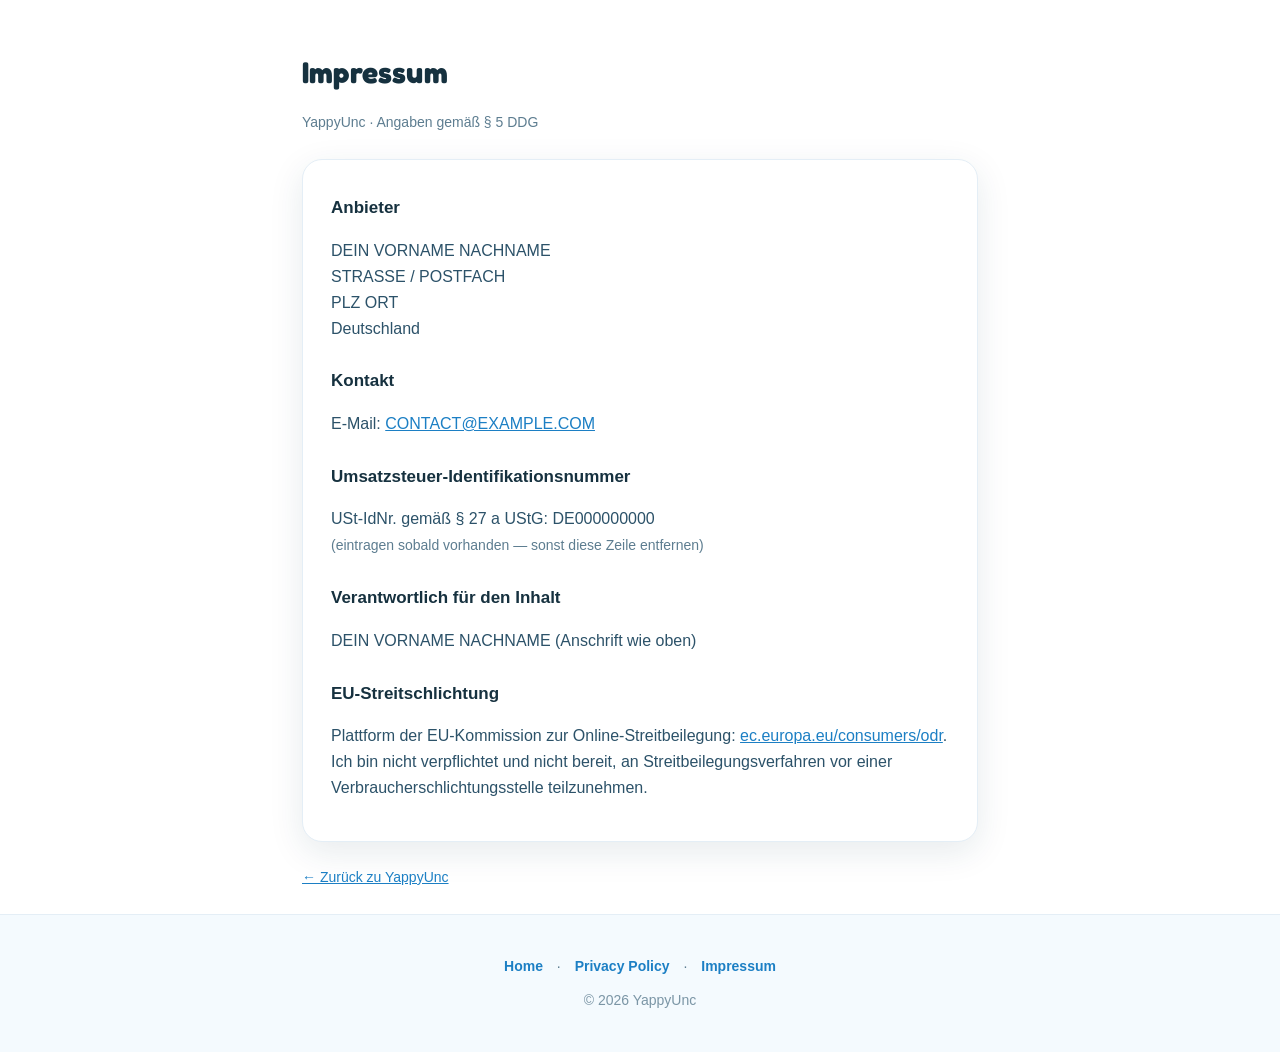
==== impressum.html @ 66b4a99d "Initial commit: YappyUnc support & landing site" ====
<!DOCTYPE html>
<html lang="de">
<head>
  <meta charset="utf-8">
  <meta name="viewport" content="width=device-width, initial-scale=1">
  <title>YappyUnc — Impressum</title>
  <meta name="description" content="Impressum / Anbieterkennzeichnung für YappyUnc.">
  <link rel="stylesheet" href="style.css">
</head>
<body>

  <section class="legal">
    <div class="wrap narrow">
      <h1 class="display">Impressum</h1>
      <p class="updated">YappyUnc · Angaben gemäß § 5 DDG</p>

      <div class="card">
        <h3>Anbieter</h3>
        <p>
          DEIN VORNAME NACHNAME<br>
          STRASSE / POSTFACH<br>
          PLZ ORT<br>
          Deutschland
        </p>

        <h3>Kontakt</h3>
        <p>E-Mail: <a href="mailto:CONTACT@EXAMPLE.COM">CONTACT@EXAMPLE.COM</a></p>

        <h3>Umsatzsteuer-Identifikationsnummer</h3>
        <p>USt-IdNr. gemäß § 27 a UStG: DE000000000<br>
          <span class="updated">(eintragen sobald vorhanden — sonst diese Zeile entfernen)</span></p>

        <h3>Verantwortlich für den Inhalt</h3>
        <p>DEIN VORNAME NACHNAME (Anschrift wie oben)</p>

        <h3>EU-Streitschlichtung</h3>
        <p>Plattform der EU-Kommission zur Online-Streitbeilegung:
          <a href="https://ec.europa.eu/consumers/odr/" target="_blank" rel="noopener">ec.europa.eu/consumers/odr</a>.<br>
          Ich bin nicht verpflichtet und nicht bereit, an Streitbeilegungsverfahren vor einer
          Verbraucherschlichtungsstelle teilzunehmen.</p>
      </div>

      <a class="back" href="index.html">← Zurück zu YappyUnc</a>
    </div>
  </section>

  <footer class="site">
    <nav>
      <a href="index.html">Home</a> ·
      <a href="privacy.html">Privacy Policy</a> ·
      <a href="impressum.html">Impressum</a>
    </nav>
    <div class="copy">© 2026 YappyUnc</div>
  </footer>

</body>
</html>
---- style.css ----
/* ---- YappyUnc site ---- */
@import url('https://fonts.googleapis.com/css2?family=Fredoka:wght@500;600;700&display=swap');

:root {
  --sky: #2f9be0;
  --sky-deep: #1c7fc4;
  --sun: #ffd23f;
  --sun-deep: #f5b400;
  --ink: #16313f;
  --ink-soft: #5d7d90;
  --bg: #ffffff;
  --bg-soft: #f4fafe;
  --border: #e4eef6;
  --shadow: 0 10px 34px rgba(20, 58, 82, 0.10);
  --radius: 20px;
}

* { box-sizing: border-box; }
html { -webkit-text-size-adjust: 100%; scroll-behavior: smooth; }

body {
  margin: 0;
  font-family: -apple-system, BlinkMacSystemFont, "Segoe UI", Roboto, Helvetica, Arial, sans-serif;
  color: var(--ink);
  line-height: 1.62;
  background: var(--bg);
}

.display {
  font-family: "Fredoka", -apple-system, system-ui, sans-serif;
  letter-spacing: 0.2px;
}

a { color: var(--sky-deep); }

.wrap { max-width: 940px; margin: 0 auto; padding: 0 22px; }
.narrow { max-width: 720px; }

/* ---------- Hero ---------- */
.hero {
  position: relative;
  text-align: center;
  padding: 76px 22px 64px;
  overflow: hidden;
  background:
    radial-gradient(900px 420px at 50% -120px, rgba(47,155,224,0.22), rgba(47,155,224,0) 70%),
    linear-gradient(180deg, #eaf7ff 0%, #ffffff 78%);
}
.cloud {
  position: absolute;
  background: #ffffff;
  border-radius: 100px;
  filter: blur(0.3px);
  opacity: 0.9;
  box-shadow: 0 8px 20px rgba(20,58,82,0.05);
}
.cloud::before, .cloud::after {
  content: ""; position: absolute; background: #fff; border-radius: 50%;
}
.c1 { width: 120px; height: 34px; top: 70px; left: 8%; }
.c1::before { width: 54px; height: 54px; top: -22px; left: 18px; }
.c1::after  { width: 40px; height: 40px; top: -14px; left: 60px; }
.c2 { width: 90px; height: 26px; top: 130px; right: 10%; }
.c2::before { width: 42px; height: 42px; top: -18px; left: 14px; }
.c2::after  { width: 30px; height: 30px; top: -10px; left: 46px; }

.app-icon {
  width: 132px; height: 132px;
  border-radius: 29px;
  box-shadow: 0 16px 36px rgba(20,58,82,0.22);
  position: relative;
  z-index: 2;
}
h1.title {
  font-size: 44px;
  font-weight: 700;
  margin: 22px 0 6px;
  position: relative; z-index: 2;
}
.pitch {
  font-size: 19px;
  color: var(--ink-soft);
  max-width: 520px;
  margin: 0 auto 26px;
  position: relative; z-index: 2;
}

/* App Store badge */
.appstore {
  display: inline-flex; align-items: center; gap: 12px;
  background: #111; color: #fff;
  padding: 12px 20px 12px 18px;
  border-radius: 14px;
  text-decoration: none;
  position: relative; z-index: 2;
  transition: transform .15s ease, box-shadow .15s ease;
  box-shadow: 0 8px 20px rgba(0,0,0,0.18);
}
.appstore:hover { transform: translateY(-2px); box-shadow: 0 12px 26px rgba(0,0,0,0.24); }
.appstore svg { width: 26px; height: 26px; fill: #fff; }
.appstore .lbl { text-align: left; line-height: 1.1; }
.appstore .lbl small { display: block; font-size: 11px; opacity: .85; font-weight: 500; }
.appstore .lbl b { font-size: 19px; font-weight: 600; letter-spacing: .2px; }
.soon { display:block; margin-top: 12px; font-size: 13px; color: var(--ink-soft); position: relative; z-index:2; }

/* Hero interactive icon — 3D tilt + flap + yap bubble */
.hero-icon-scene { perspective: 800px; display: flex; justify-content: center; position: relative; z-index: 2; margin-bottom: 4px; }
.hero-icon { position: relative; width: 132px; height: 132px; cursor: pointer; transform-style: preserve-3d;
  transition: transform .5s cubic-bezier(.23,1,.32,1); will-change: transform; }
.hero-icon img { width: 132px; height: 132px; border-radius: 29px; display: block;
  box-shadow: 0 16px 36px rgba(20,58,82,.22); transition: transform .45s cubic-bezier(.34,1.56,.64,1); }
.hero-icon:hover img { animation: heroFlap .7s ease-in-out infinite; }
@keyframes heroFlap { 0%,100%{transform:translateY(0) rotate(0)} 50%{transform:translateY(-10px) rotate(-3deg)} }
.hero-bubble { position: absolute; top: -8px; right: -34px; background: #fff; color: var(--ink);
  font-family: "Fredoka", sans-serif; font-weight: 700; font-size: 15px; padding: 6px 12px;
  border-radius: 13px 13px 13px 3px; box-shadow: 0 6px 14px rgba(20,58,82,.18);
  opacity: 0; transform: translateZ(40px) scale(.4); pointer-events: none;
  transition: opacity .25s ease, transform .45s cubic-bezier(.34,1.56,.64,1); }
.hero-icon:hover .hero-bubble { opacity: 1; transform: translateZ(40px) scale(1); }

/* Chunky push button — pressable game-style */
.btn-chunky { display: inline-block; font-family: "Fredoka", sans-serif; font-weight: 700; font-size: 18px;
  cursor: pointer; border: 0; text-decoration: none; background: var(--sun); color: #5a3d00;
  padding: 15px 30px; border-radius: 16px; box-shadow: 0 6px 0 #c98a00;
  transition: transform .08s ease, box-shadow .08s ease; }
.btn-chunky:hover { transform: translateY(-1px); box-shadow: 0 7px 0 #c98a00; }
.btn-chunky:active { transform: translateY(5px); box-shadow: 0 1px 0 #c98a00; }
.btn-chunky.big { font-size: 21px; padding: 18px 46px; border-radius: 18px; box-shadow: 0 8px 0 #c98a00; }
.btn-chunky.big:hover { transform: translateY(-1px); box-shadow: 0 9px 0 #c98a00; }
.btn-chunky.big:active { transform: translateY(6px); box-shadow: 0 2px 0 #c98a00; }
.hero-cta { position: relative; z-index: 2; margin-top: 8px; }

/* ---------- Sections ---------- */
section.block { padding: 56px 0; }
.alt { background: var(--bg-soft); border-top: 1px solid var(--border); border-bottom: 1px solid var(--border); }
h2.section {
  font-size: 27px; font-weight: 700; text-align: center; margin: 0 0 8px;
}
.sub { text-align: center; color: var(--ink-soft); margin: 0 auto 34px; max-width: 540px; }

/* Screenshots */
.shots-wrap {
  display: flex; gap: 26px; justify-content: center; align-items: flex-end; flex-wrap: wrap;
}
.phone {
  width: 210px;
  border-radius: 40px;
  background: #15171a;
  padding: 9px;
  box-shadow: 0 22px 48px rgba(20, 58, 82, 0.22);
  transition: transform .2s ease;
}
.phone:hover { transform: translateY(-6px); }
.phone.center { width: 234px; }
.phone img { width: 100%; display: block; border-radius: 31px; }
.shot-fig { text-align: center; }
.shot-fig .cap { display: block; margin-top: 12px; font-size: 13.5px; color: var(--ink-soft); font-weight: 600; }

/* Feature grid */
.features { display: grid; grid-template-columns: repeat(3, 1fr); gap: 18px; }
.feature {
  background: var(--bg); border: 1px solid var(--border); border-radius: var(--radius);
  padding: 24px 20px; text-align: center; box-shadow: var(--shadow);
}
.feature .ico { font-size: 34px; line-height: 1; }
.feature h3 { font-size: 17px; margin: 12px 0 6px; }
.feature p { font-size: 14.5px; color: var(--ink-soft); margin: 0; }

/* Icon variants strip */
.icons-row { display: flex; justify-content: center; gap: 22px; flex-wrap: wrap; }
.icon-pick { text-align: center; }
.icon-pick img { width: 88px; height: 88px; border-radius: 20px; box-shadow: var(--shadow); }
.icon-pick span { display: block; margin-top: 8px; font-size: 13px; color: var(--ink-soft); font-weight: 600; }

/* Support / FAQ */
.faq { max-width: 640px; margin: 0 auto; }
details {
  background: var(--bg); border: 1px solid var(--border); border-radius: 14px;
  padding: 4px 18px; margin: 12px 0; box-shadow: 0 4px 14px rgba(20,58,82,0.05);
}
details[open] { box-shadow: var(--shadow); }
summary {
  cursor: pointer; font-weight: 600; padding: 14px 0; list-style: none;
  display: flex; justify-content: space-between; align-items: center; gap: 12px;
}
summary::-webkit-details-marker { display: none; }
summary::after { content: "+"; font-size: 22px; color: var(--sky); font-weight: 700; }
details[open] summary::after { content: "–"; }
details p { margin: 0 0 16px; color: var(--ink-soft); font-size: 15px; }

.contact-cta { text-align: center; margin-top: 30px; }

/* ---------- Legal pages ---------- */
.legal { padding: 48px 0 24px; }
.legal h1 { font-size: 30px; margin: 0 0 4px; }
.legal .updated { color: var(--ink-soft); font-size: 14px; margin-bottom: 26px; }
.legal h3 { font-size: 17px; margin: 26px 0 6px; }
.legal p, .legal li { color: #2c5269; }
.legal .card {
  background: var(--bg); border: 1px solid var(--border); border-radius: var(--radius);
  padding: 8px 28px 24px; box-shadow: var(--shadow);
}
.back { font-size: 14px; display: inline-block; margin: 24px 0 0; }

/* ---------- Footer ---------- */
footer.site {
  text-align: center; padding: 40px 22px; color: var(--ink-soft); font-size: 14px;
  border-top: 1px solid var(--border); background: var(--bg-soft);
}
footer.site nav a { margin: 0 10px; color: var(--sky-deep); text-decoration: none; font-weight: 600; }
footer.site nav a:hover { text-decoration: underline; }
footer.site .copy { margin-top: 12px; opacity: .8; }

/* ---------- Responsive ---------- */
@media (max-width: 720px) {
  h1.title { font-size: 36px; }
  .features { grid-template-columns: 1fr; }
  section.block { padding: 44px 0; }
  .hero { padding: 60px 22px 48px; }
}
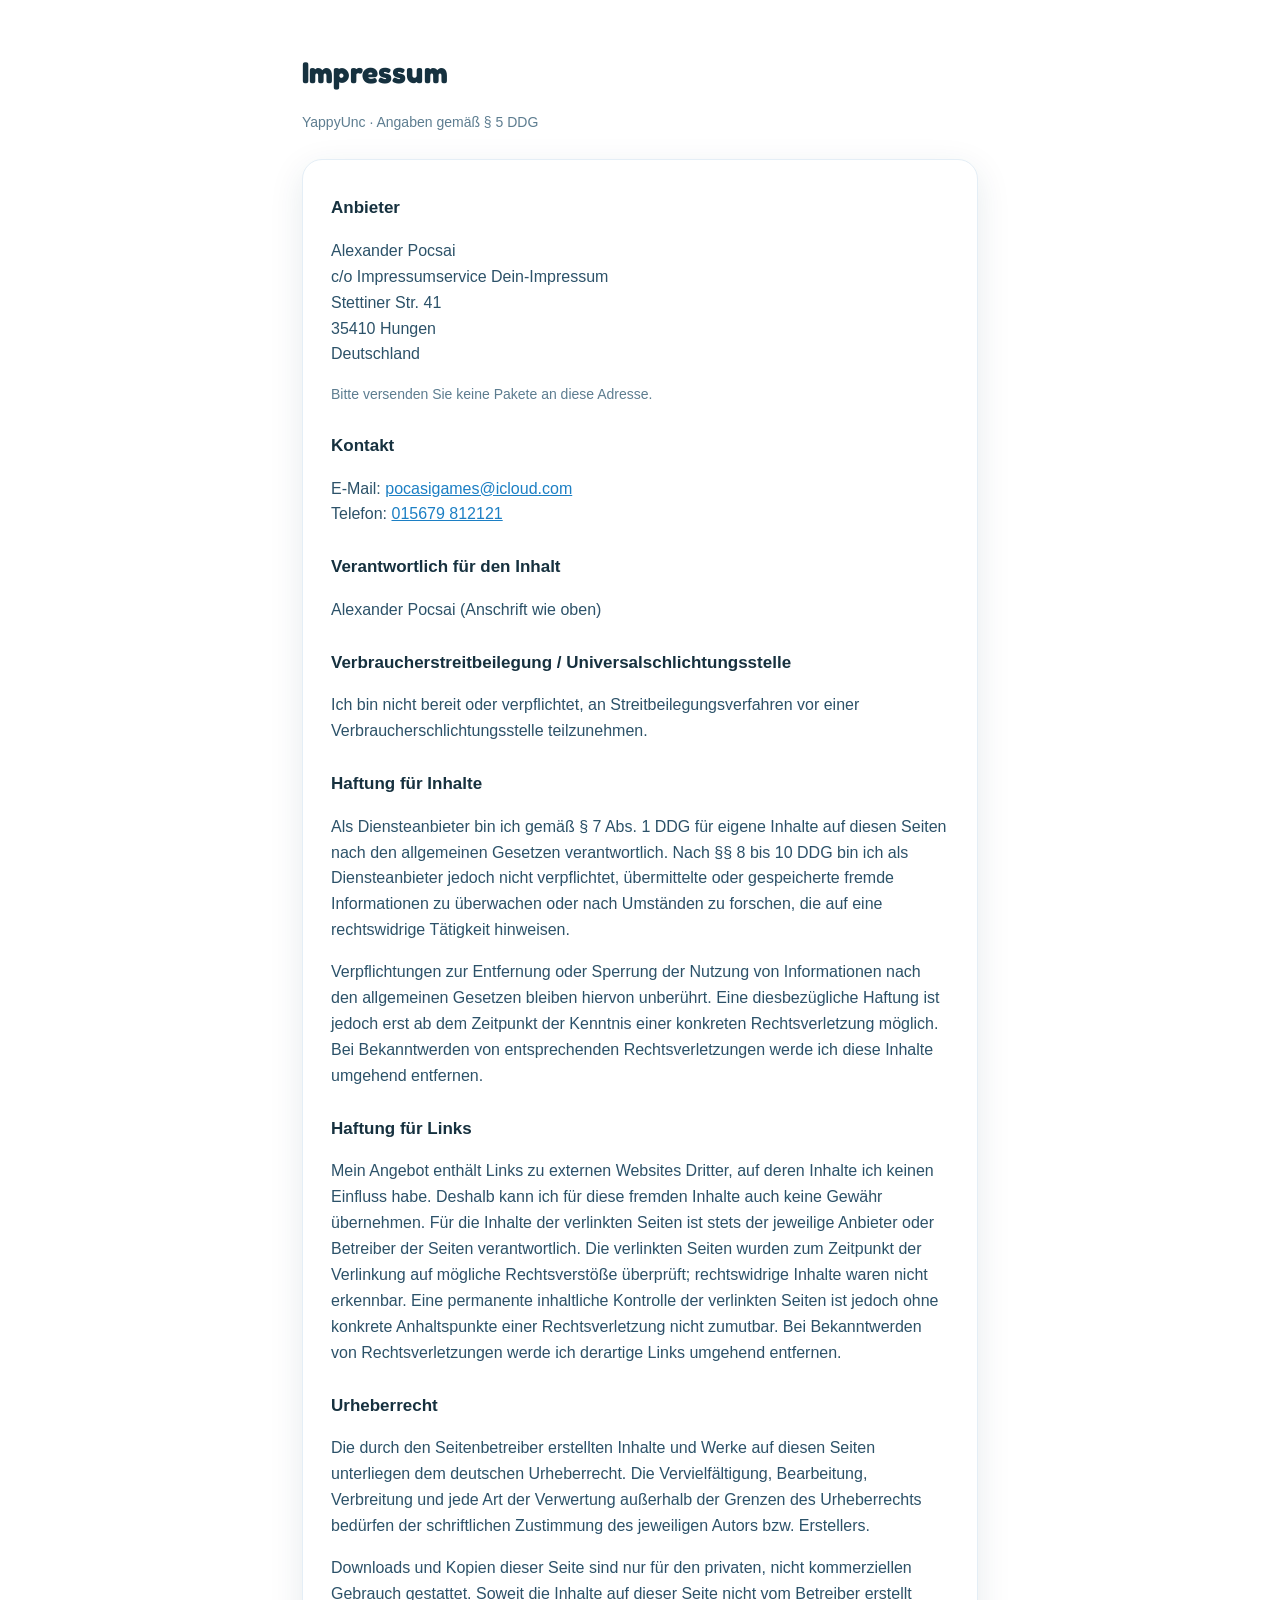
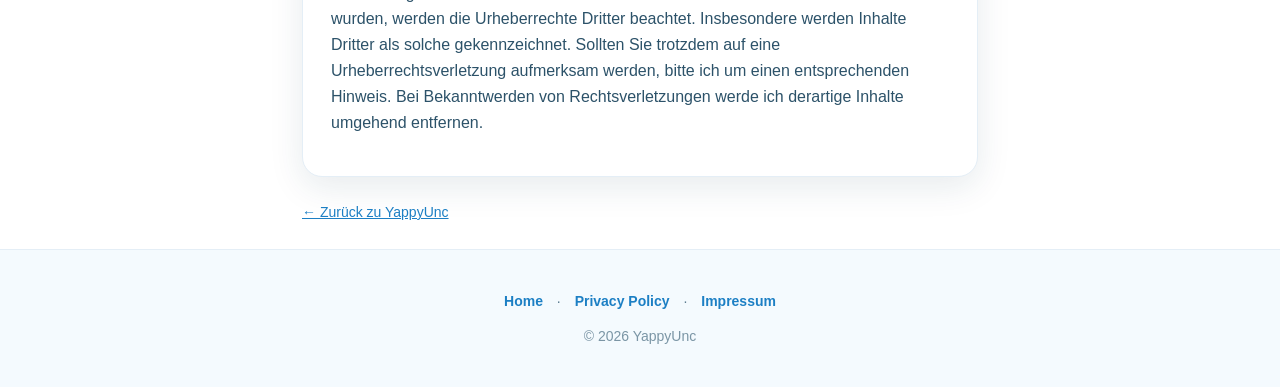
==== commit 2f0363e6: "Finalize legal pages and bilingual site for launch - Impressum: adopt full Dein-Impressum template —" ====
--- a/impressum.html
+++ b/impressum.html
@@ -17,27 +17,58 @@
       <div class="card">
         <h3>Anbieter</h3>
         <p>
-          DEIN VORNAME NACHNAME<br>
-          STRASSE / POSTFACH<br>
-          PLZ ORT<br>
+          Alexander Pocsai<br>
+          c/o Impressumservice Dein-Impressum<br>
+          Stettiner Str. 41<br>
+          35410 Hungen<br>
           Deutschland
         </p>
+        <p class="updated">Bitte versenden Sie keine Pakete an diese Adresse.</p>
 
         <h3>Kontakt</h3>
-        <p>E-Mail: <a href="mailto:CONTACT@EXAMPLE.COM">CONTACT@EXAMPLE.COM</a></p>
-
-        <h3>Umsatzsteuer-Identifikationsnummer</h3>
-        <p>USt-IdNr. gemäß § 27 a UStG: DE000000000<br>
-          <span class="updated">(eintragen sobald vorhanden — sonst diese Zeile entfernen)</span></p>
+        <p>E-Mail: <a href="mailto:pocasigames@icloud.com">pocasigames@icloud.com</a><br>
+          Telefon: <a href="tel:+4915679812121">015679 812121</a></p>
 
         <h3>Verantwortlich für den Inhalt</h3>
-        <p>DEIN VORNAME NACHNAME (Anschrift wie oben)</p>
+        <p>Alexander Pocsai (Anschrift wie oben)</p>
 
-        <h3>EU-Streitschlichtung</h3>
-        <p>Plattform der EU-Kommission zur Online-Streitbeilegung:
-          <a href="https://ec.europa.eu/consumers/odr/" target="_blank" rel="noopener">ec.europa.eu/consumers/odr</a>.<br>
-          Ich bin nicht verpflichtet und nicht bereit, an Streitbeilegungsverfahren vor einer
+        <h3>Verbraucherstreitbeilegung / Universalschlichtungsstelle</h3>
+        <p>Ich bin nicht bereit oder verpflichtet, an Streitbeilegungsverfahren vor einer
           Verbraucherschlichtungsstelle teilzunehmen.</p>
+
+        <h3>Haftung für Inhalte</h3>
+        <p>Als Diensteanbieter bin ich gemäß § 7 Abs. 1 DDG für eigene Inhalte auf diesen Seiten
+          nach den allgemeinen Gesetzen verantwortlich. Nach §§ 8 bis 10 DDG bin ich als
+          Diensteanbieter jedoch nicht verpflichtet, übermittelte oder gespeicherte fremde
+          Informationen zu überwachen oder nach Umständen zu forschen, die auf eine rechtswidrige
+          Tätigkeit hinweisen.</p>
+        <p>Verpflichtungen zur Entfernung oder Sperrung der Nutzung von Informationen nach den
+          allgemeinen Gesetzen bleiben hiervon unberührt. Eine diesbezügliche Haftung ist jedoch
+          erst ab dem Zeitpunkt der Kenntnis einer konkreten Rechtsverletzung möglich. Bei
+          Bekanntwerden von entsprechenden Rechtsverletzungen werde ich diese Inhalte umgehend
+          entfernen.</p>
+
+        <h3>Haftung für Links</h3>
+        <p>Mein Angebot enthält Links zu externen Websites Dritter, auf deren Inhalte ich keinen
+          Einfluss habe. Deshalb kann ich für diese fremden Inhalte auch keine Gewähr übernehmen.
+          Für die Inhalte der verlinkten Seiten ist stets der jeweilige Anbieter oder Betreiber der
+          Seiten verantwortlich. Die verlinkten Seiten wurden zum Zeitpunkt der Verlinkung auf
+          mögliche Rechtsverstöße überprüft; rechtswidrige Inhalte waren nicht erkennbar. Eine
+          permanente inhaltliche Kontrolle der verlinkten Seiten ist jedoch ohne konkrete
+          Anhaltspunkte einer Rechtsverletzung nicht zumutbar. Bei Bekanntwerden von
+          Rechtsverletzungen werde ich derartige Links umgehend entfernen.</p>
+
+        <h3>Urheberrecht</h3>
+        <p>Die durch den Seitenbetreiber erstellten Inhalte und Werke auf diesen Seiten unterliegen
+          dem deutschen Urheberrecht. Die Vervielfältigung, Bearbeitung, Verbreitung und jede Art
+          der Verwertung außerhalb der Grenzen des Urheberrechts bedürfen der schriftlichen
+          Zustimmung des jeweiligen Autors bzw. Erstellers.</p>
+        <p>Downloads und Kopien dieser Seite sind nur für den privaten, nicht kommerziellen Gebrauch
+          gestattet. Soweit die Inhalte auf dieser Seite nicht vom Betreiber erstellt wurden, werden
+          die Urheberrechte Dritter beachtet. Insbesondere werden Inhalte Dritter als solche
+          gekennzeichnet. Sollten Sie trotzdem auf eine Urheberrechtsverletzung aufmerksam werden,
+          bitte ich um einen entsprechenden Hinweis. Bei Bekanntwerden von Rechtsverletzungen werde
+          ich derartige Inhalte umgehend entfernen.</p>
       </div>
 
       <a class="back" href="index.html">← Zurück zu YappyUnc</a>
--- a/style.css
+++ b/style.css
@@ -211,10 +211,35 @@
 footer.site nav a:hover { text-decoration: underline; }
 footer.site .copy { margin-top: 12px; opacity: .8; }
 
+/* ---------- Language switch ---------- */
+html[data-lang="en"] .lang-de { display: none !important; }
+html[data-lang="de"] .lang-en { display: none !important; }
+
+.lang-toggle {
+  position: fixed; top: 12px; right: 12px; z-index: 60;
+  display: inline-flex; gap: 2px;
+  background: rgba(255,255,255,0.92); backdrop-filter: blur(6px);
+  border: 1px solid var(--border); border-radius: 999px; padding: 3px;
+  box-shadow: var(--shadow);
+}
+.lang-toggle button {
+  font-family: inherit; font-weight: 700; font-size: 12.5px; letter-spacing: .3px;
+  cursor: pointer; border: 0; background: transparent; color: var(--ink-soft);
+  padding: 5px 12px; border-radius: 999px; line-height: 1;
+  transition: background .15s ease, color .15s ease;
+}
+.lang-toggle button.active { background: var(--sky); color: #fff; }
+
+/* longer legal content */
+.legal h2 { font-size: 21px; margin: 28px 0 8px; }
+.legal .card ul { margin: 6px 0 16px; padding-left: 20px; }
+.legal .card li { margin: 5px 0; color: #2c5269; }
+
 /* ---------- Responsive ---------- */
 @media (max-width: 720px) {
   h1.title { font-size: 36px; }
   .features { grid-template-columns: 1fr; }
   section.block { padding: 44px 0; }
   .hero { padding: 60px 22px 48px; }
-}
+  .lang-toggle { top: 10px; right: 10px; }
+}
